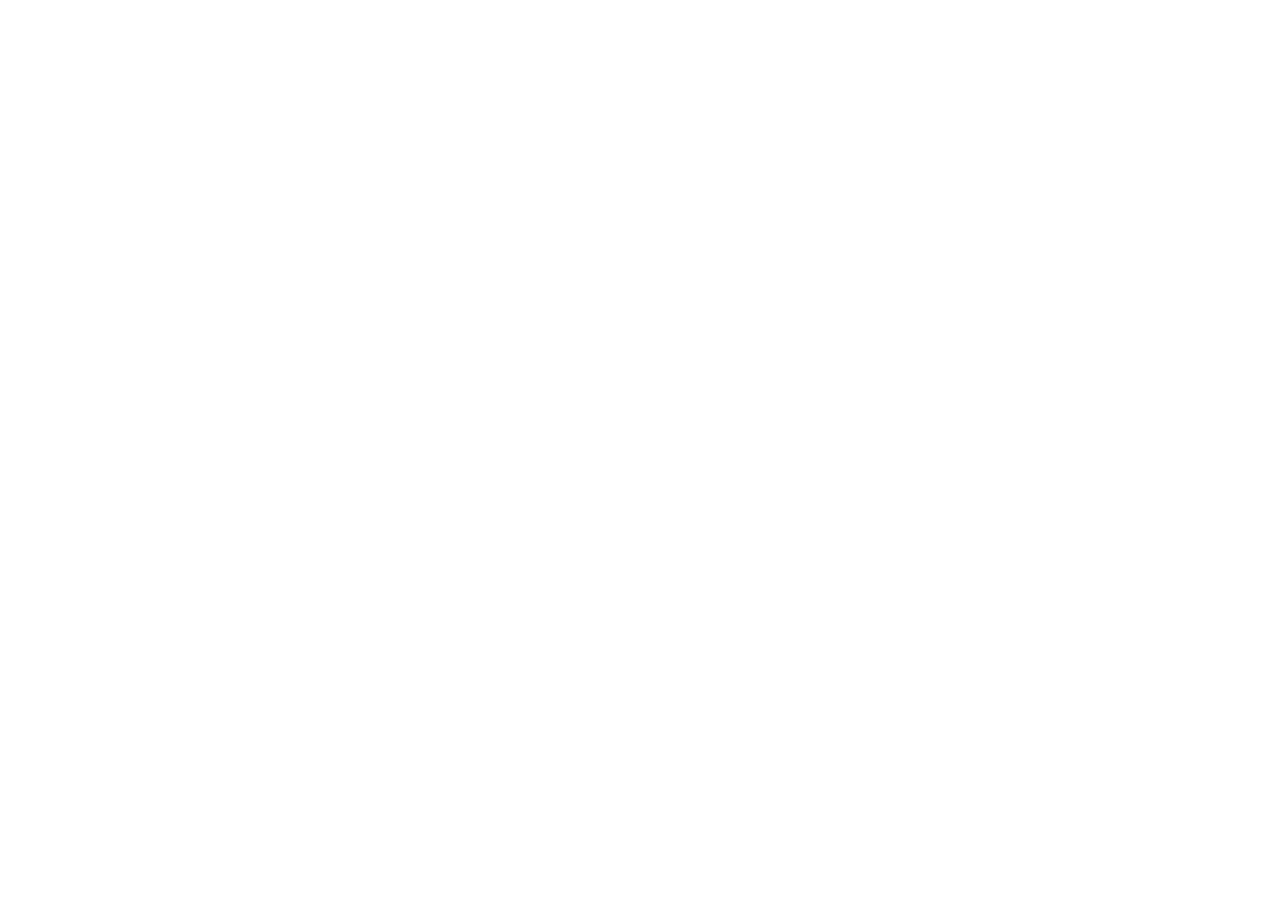
==== test.html @ f9d908ce "Add files via upload" ====
<!DOCTYPE html>
<html>
<head>
  <script src="https://unpkg.com/react@18/umd/react.production.min.js" crossorigin></script>
  <script src="https://unpkg.com/react-dom@18/umd/react-dom.production.min.js" crossorigin></script>
  <script src="https://unpkg.com/@babel/standalone/babel.min.js"></script>
</head>
<body>
  <div id="root"></div>
  <script type="text/babel">
    /** @jsx React.createElement */
    /** @jsxFrag React.Fragment */
    console.log("Testing");
    const m = { icon: "span" };
    function App() {
      return (
        <div>
          <m.icon className="w-4 h-4" />
        </div>
      );
    }
    const root = ReactDOM.createRoot(document.getElementById('root'));
    root.render(<App />);
  </script>
</body>
</html>
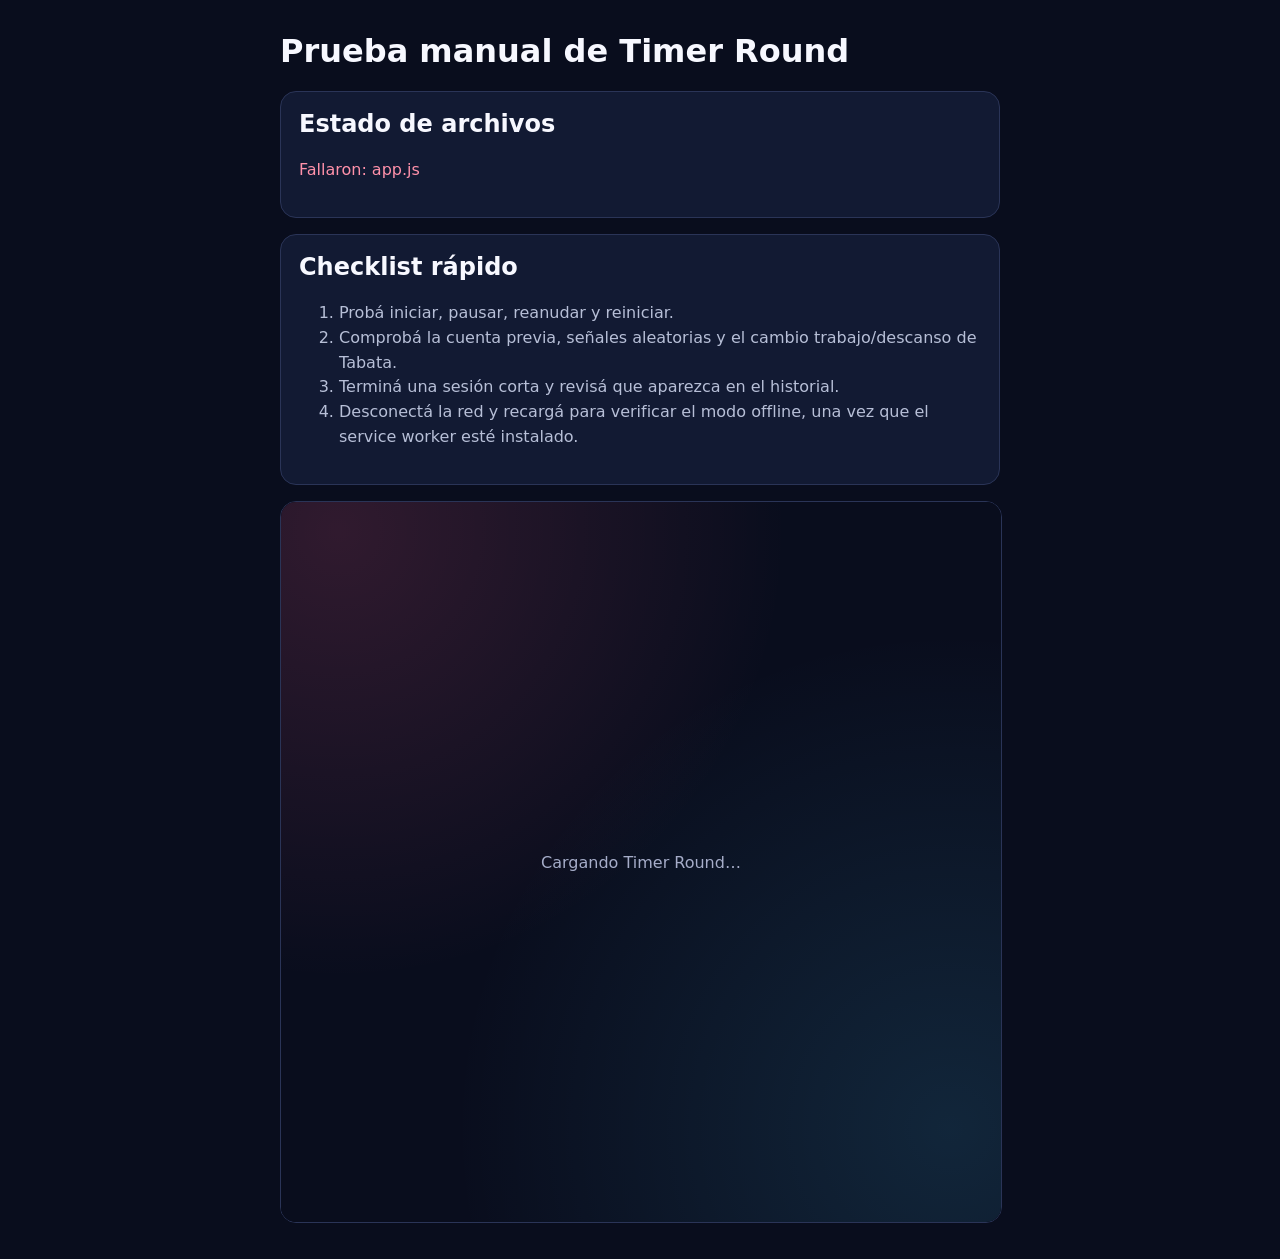
==== commit d3336bcf: "Add files via upload" ====
--- a/test.html
+++ b/test.html
@@ -1,26 +1,44 @@
-<!DOCTYPE html>
-<html>
-<head>
-  <script src="https://unpkg.com/react@18/umd/react.production.min.js" crossorigin></script>
-  <script src="https://unpkg.com/react-dom@18/umd/react-dom.production.min.js" crossorigin></script>
-  <script src="https://unpkg.com/@babel/standalone/babel.min.js"></script>
-</head>
-<body>
-  <div id="root"></div>
-  <script type="text/babel">
-    /** @jsx React.createElement */
-    /** @jsxFrag React.Fragment */
-    console.log("Testing");
-    const m = { icon: "span" };
-    function App() {
-      return (
-        <div>
-          <m.icon className="w-4 h-4" />
-        </div>
-      );
-    }
-    const root = ReactDOM.createRoot(document.getElementById('root'));
-    root.render(<App />);
-  </script>
-</body>
+<!doctype html>
+<html lang="es">
+  <head>
+    <meta charset="utf-8" />
+    <meta name="viewport" content="width=device-width, initial-scale=1" />
+    <title>Prueba local · Timer Round</title>
+    <style>
+      :root { color-scheme: dark; font-family: system-ui, sans-serif; background: #090d1d; color: #f7f8ff; }
+      body { width: min(100% - 32px, 720px); margin: 32px auto; }
+      section { margin: 16px 0; padding: 18px; border: 1px solid #2a3457; border-radius: 16px; background: #121a33; }
+      h1, h2 { margin-top: 0; } p, li { color: #b7bfd7; line-height: 1.55; }
+      .ok { color: #52e0b1; } .fail { color: #ff91aa; } code { color: #8bd5ff; }
+      iframe { width: 100%; height: 720px; border: 1px solid #2a3457; border-radius: 16px; background: #090d1d; }
+    </style>
+  </head>
+  <body>
+    <h1>Prueba manual de Timer Round</h1>
+    <section>
+      <h2>Estado de archivos</h2>
+      <p id="result">Comprobando recursos…</p>
+    </section>
+    <section>
+      <h2>Checklist rápido</h2>
+      <ol>
+        <li>Probá iniciar, pausar, reanudar y reiniciar.</li>
+        <li>Comprobá la cuenta previa, señales aleatorias y el cambio trabajo/descanso de Tabata.</li>
+        <li>Terminá una sesión corta y revisá que aparezca en el historial.</li>
+        <li>Desconectá la red y recargá para verificar el modo offline, una vez que el service worker esté instalado.</li>
+      </ol>
+    </section>
+    <iframe title="Vista de prueba de Timer Round" src="index.html"></iframe>
+    <script src="test-babel.js"></script>
+    <script>
+      window.addEventListener('timer-round-smoke-complete', event => {
+        const failed = event.detail.filter(item => !item.ok);
+        const result = document.getElementById('result');
+        result.textContent = failed.length
+          ? `Fallaron: ${failed.map(item => item.asset).join(', ')}`
+          : `Todo listo: ${event.detail.length} recursos principales responden correctamente.`;
+        result.className = failed.length ? 'fail' : 'ok';
+      });
+    </script>
+  </body>
 </html>
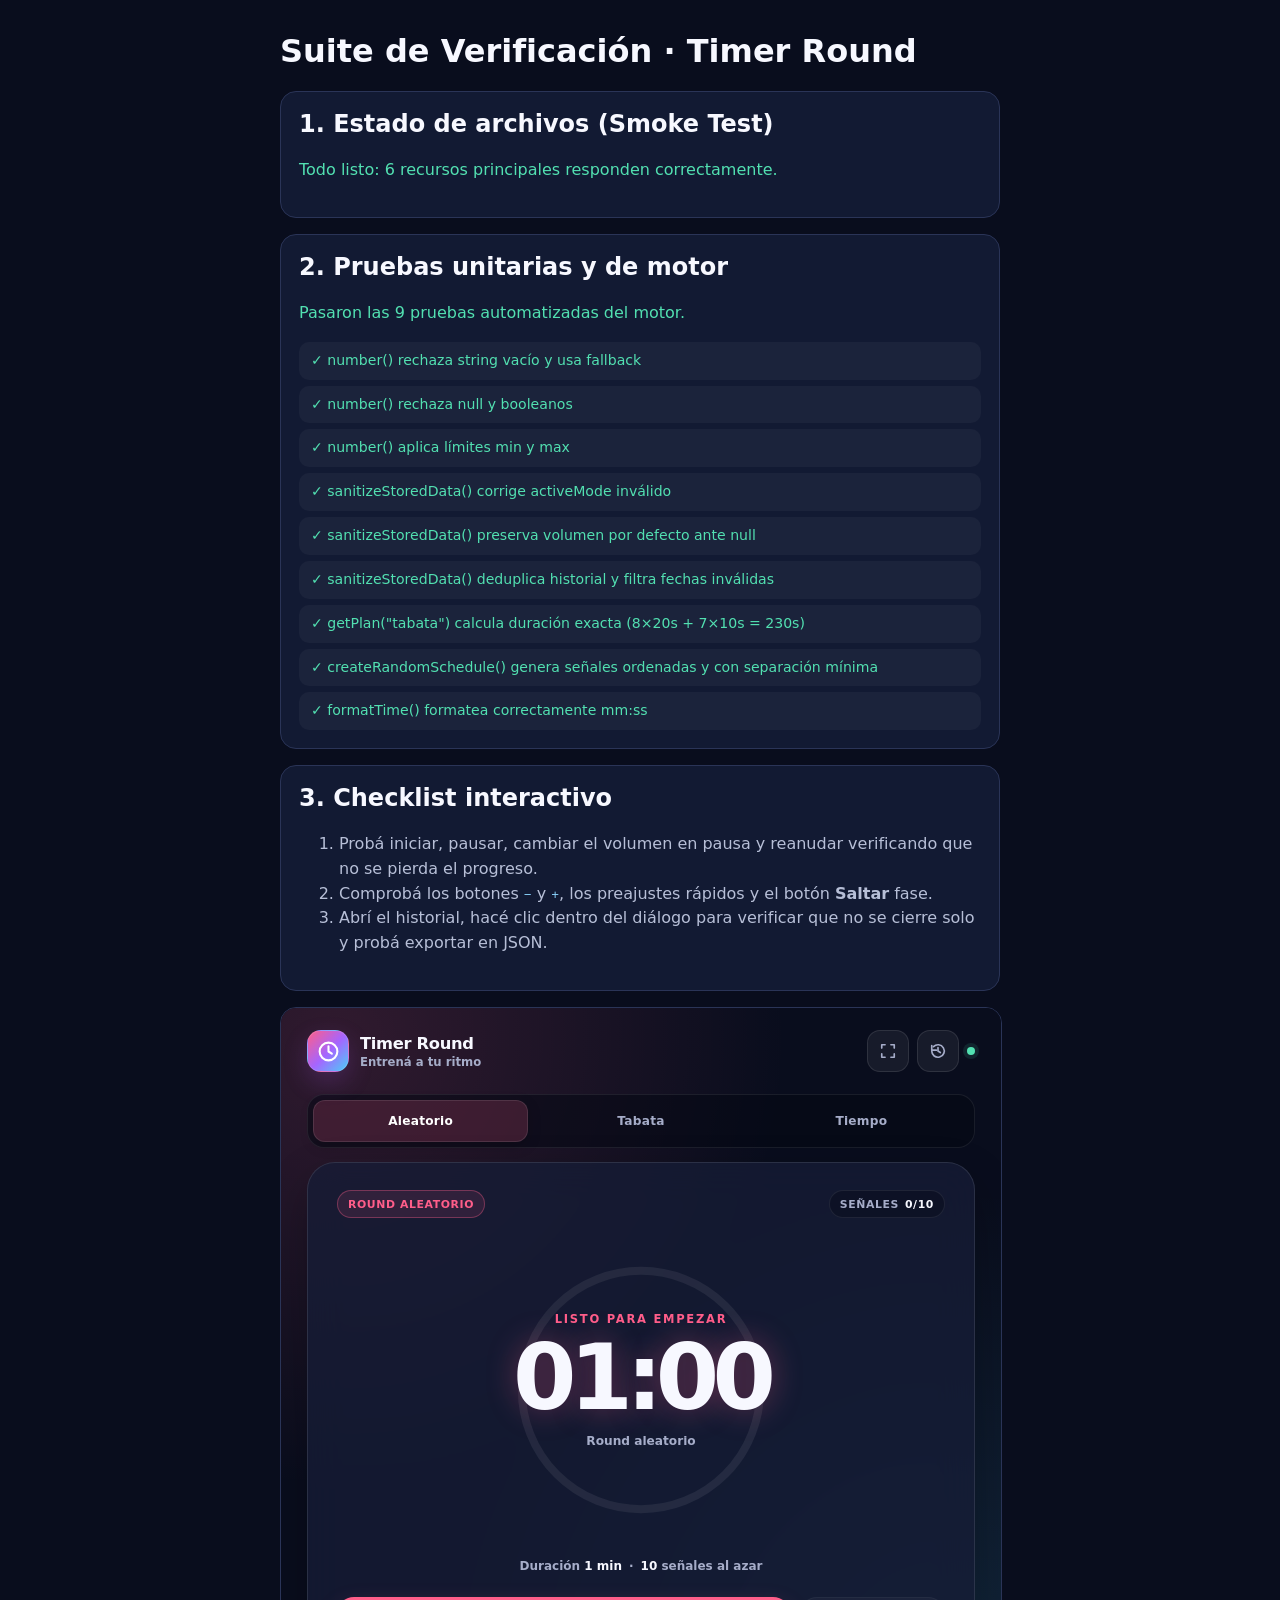
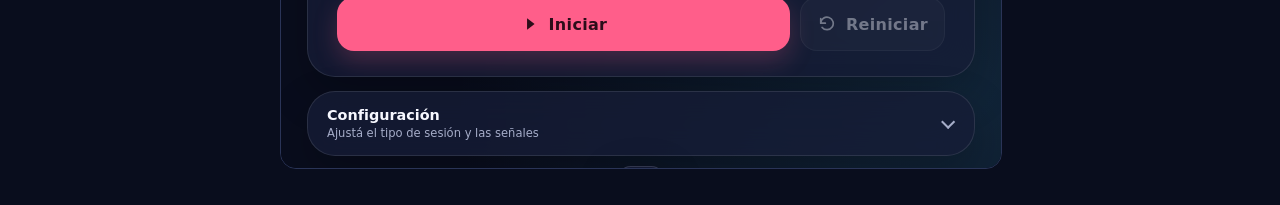
==== commit dc17d0ab: "Add files via upload" ====
--- a/test.html
+++ b/test.html
@@ -10,22 +10,28 @@
       section { margin: 16px 0; padding: 18px; border: 1px solid #2a3457; border-radius: 16px; background: #121a33; }
       h1, h2 { margin-top: 0; } p, li { color: #b7bfd7; line-height: 1.55; }
       .ok { color: #52e0b1; } .fail { color: #ff91aa; } code { color: #8bd5ff; }
-      iframe { width: 100%; height: 720px; border: 1px solid #2a3457; border-radius: 16px; background: #090d1d; }
+      .test-list { list-style: none; padding: 0; margin: 10px 0 0; display: grid; gap: 6px; }
+      .test-item { padding: 8px 12px; border-radius: 10px; background: rgba(255,255,255,.04); font-size: .88rem; }
+      iframe { width: 100%; height: 760px; border: 1px solid #2a3457; border-radius: 16px; background: #090d1d; }
     </style>
   </head>
   <body>
-    <h1>Prueba manual de Timer Round</h1>
+    <h1>Suite de Verificación · Timer Round</h1>
     <section>
-      <h2>Estado de archivos</h2>
+      <h2>1. Estado de archivos (Smoke Test)</h2>
       <p id="result">Comprobando recursos…</p>
     </section>
     <section>
-      <h2>Checklist rápido</h2>
+      <h2>2. Pruebas unitarias y de motor</h2>
+      <p id="unitSummary">Ejecutando aserciones sobre TimerRound…</p>
+      <ul class="test-list" id="unitList"></ul>
+    </section>
+    <section>
+      <h2>3. Checklist interactivo</h2>
       <ol>
-        <li>Probá iniciar, pausar, reanudar y reiniciar.</li>
-        <li>Comprobá la cuenta previa, señales aleatorias y el cambio trabajo/descanso de Tabata.</li>
-        <li>Terminá una sesión corta y revisá que aparezca en el historial.</li>
-        <li>Desconectá la red y recargá para verificar el modo offline, una vez que el service worker esté instalado.</li>
+        <li>Probá iniciar, pausar, cambiar el volumen en pausa y reanudar verificando que no se pierda el progreso.</li>
+        <li>Comprobá los botones <code>−</code> y <code>+</code>, los preajustes rápidos y el botón <strong>Saltar</strong> fase.</li>
+        <li>Abrí el historial, hacé clic dentro del diálogo para verificar que no se cierre solo y probá exportar en JSON.</li>
       </ol>
     </section>
     <iframe title="Vista de prueba de Timer Round" src="index.html"></iframe>
@@ -39,6 +45,18 @@
           : `Todo listo: ${event.detail.length} recursos principales responden correctamente.`;
         result.className = failed.length ? 'fail' : 'ok';
       });
+
+      window.addEventListener('timer-round-unit-complete', event => {
+        const tests = event.detail || [];
+        const failed = tests.filter(t => !t.ok);
+        const summary = document.getElementById('unitSummary');
+        const list = document.getElementById('unitList');
+        summary.textContent = failed.length
+          ? `Fallaron ${failed.length} de ${tests.length} pruebas.`
+          : `Pasaron las ${tests.length} pruebas automatizadas del motor.`;
+        summary.className = failed.length ? 'fail' : 'ok';
+        list.innerHTML = tests.map(t => `<li class="test-item ${t.ok ? 'ok' : 'fail'}">${t.ok ? '✓' : '✗'} ${t.name}</li>`).join('');
+      });
     </script>
   </body>
 </html>
